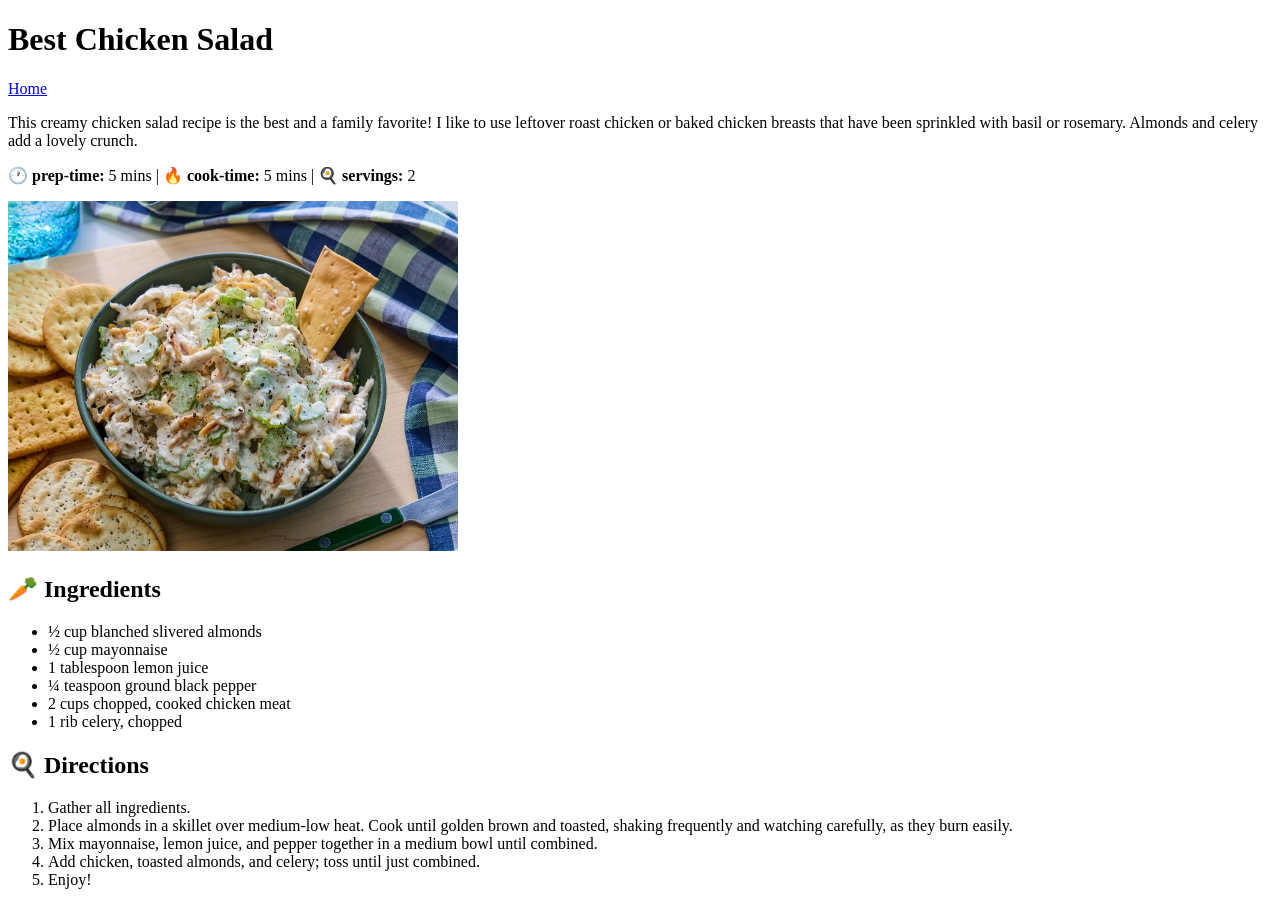
==== recipes/best-chicken-salad.html @ 4840c456 "add first three recipes" ====
<!DOCTYPE html>
<html lang="en">
<head>
    <meta charset="UTF-8">
    <meta name="viewport" content="width=device-width, initial-scale=1.0">
    <title>Best Chicken Salad</title>
</head>
<body>

    <h1>Best Chicken Salad</h1>
    <a href="../index.html">Home</a>

    <p>This creamy chicken salad recipe is the best and a family favorite! I like to use leftover roast chicken or baked chicken breasts that have been sprinkled with basil or rosemary. Almonds and celery add a lovely crunch.</p>

    <p>🕐 <strong>prep-time:</strong> 5 mins | <strong>🔥 cook-time:</strong> 5 mins | <strong>🍳 servings:</strong> 2</p>

    <img src="../images/best-chicken-salad.jpg" alt="best chicken salad" width="450" height="350">

    <h2>🥕 Ingredients</h2>
    <ul>
        <li>½ cup blanched slivered almonds</li>
        <li>½ cup mayonnaise</li>
        <li>1 tablespoon lemon juice</li>
        <li>¼ teaspoon ground black pepper</li>
        <li>2 cups chopped, cooked chicken meat</li>
        <li>1 rib celery, chopped</li>
    </ul>

    <h2>🍳 Directions</h2>
    <ol>
        <li>Gather all ingredients.</li>
        <li>Place almonds in a skillet over medium-low heat. Cook until golden brown and toasted, shaking frequently and watching carefully, as they burn easily.</li>
        <li>Mix mayonnaise, lemon juice, and pepper together in a medium bowl until combined.</li>
        <li>Add chicken, toasted almonds, and celery; toss until just combined.</li>
        <li>Enjoy!</li>
    </ol>
    
</body>
</html>
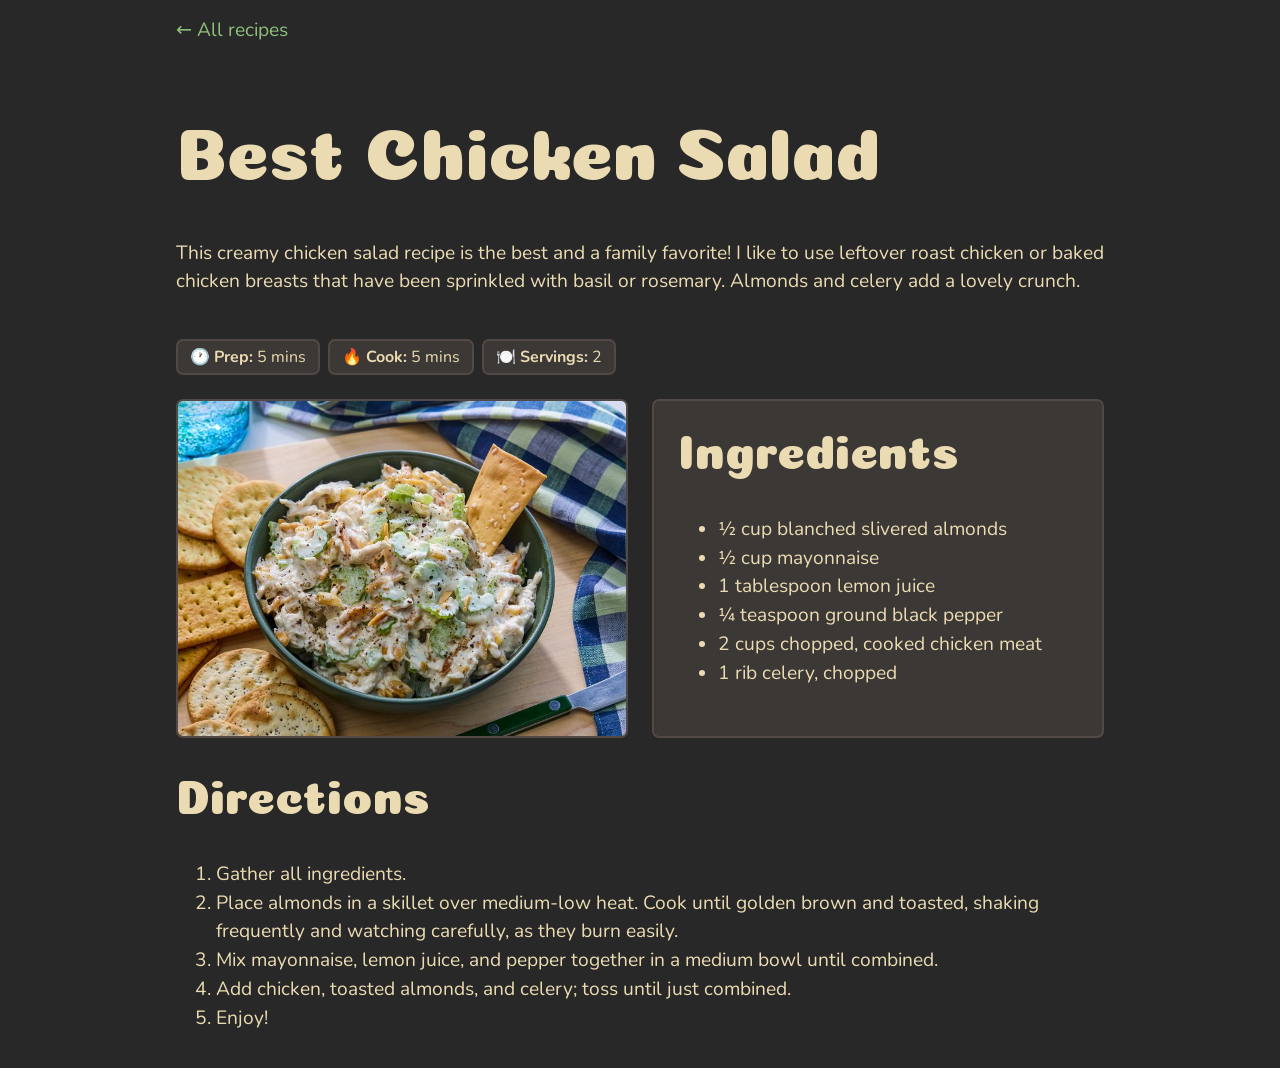
==== commit 18eb70c9: "big update" ====
--- a/recipes/best-chicken-salad.html
+++ b/recipes/best-chicken-salad.html
@@ -1,39 +1,62 @@
 <!DOCTYPE html>
 <html lang="en">
 <head>
-    <meta charset="UTF-8">
-    <meta name="viewport" content="width=device-width, initial-scale=1.0">
-    <title>Best Chicken Salad</title>
+<meta charset="UTF-8">
+<meta name="viewport" content="width=device-width, initial-scale=1.0">
+<title>Best Chicken Salad</title>
+<link rel="preconnect" href="https://fonts.googleapis.com">
+<link rel="preconnect" href="https://fonts.gstatic.com" crossorigin>
+<link href="https://fonts.googleapis.com/css2?family=Nunito:wght@400;600;700&display=swap" rel="stylesheet">
+<link rel="stylesheet" href="../style.css">
+<link rel="stylesheet" href="../recipe.css">
 </head>
 <body>
 
-    <h1>Best Chicken Salad</h1>
-    <a href="../index.html">Home</a>
+<header>
+<nav>
+<a href="../index.html">← All recipes</a>
+</nav>
+<h1>Best Chicken Salad</h1>
+</header>
 
-    <p>This creamy chicken salad recipe is the best and a family favorite! I like to use leftover roast chicken or baked chicken breasts that have been sprinkled with basil or rosemary. Almonds and celery add a lovely crunch.</p>
+<main>
+<article class="recipe">
 
-    <p>🕐 <strong>prep-time:</strong> 5 mins | <strong>🔥 cook-time:</strong> 5 mins | <strong>🍳 servings:</strong> 2</p>
+<p class="recipe-intro">This creamy chicken salad recipe is the best and a family favorite! I like to use leftover roast chicken or baked chicken breasts that have been sprinkled with basil or rosemary. Almonds and celery add a lovely crunch.</p>
 
-    <img src="../images/best-chicken-salad.jpg" alt="best chicken salad" width="450" height="350">
+<img class="recipe-image" src="../images/best-chicken-salad.jpg" alt="Creamy chicken salad with almonds and celery">
 
-    <h2>🥕 Ingredients</h2>
-    <ul>
-        <li>½ cup blanched slivered almonds</li>
-        <li>½ cup mayonnaise</li>
-        <li>1 tablespoon lemon juice</li>
-        <li>¼ teaspoon ground black pepper</li>
-        <li>2 cups chopped, cooked chicken meat</li>
-        <li>1 rib celery, chopped</li>
-    </ul>
+<ul class="recipe-meta">
+<li>🕐 <strong>Prep:</strong> 5 mins</li>
+<li>🔥 <strong>Cook:</strong> 5 mins</li>
+<li>🍽️ <strong>Servings:</strong> 2</li>
+</ul>
 
-    <h2>🍳 Directions</h2>
-    <ol>
-        <li>Gather all ingredients.</li>
-        <li>Place almonds in a skillet over medium-low heat. Cook until golden brown and toasted, shaking frequently and watching carefully, as they burn easily.</li>
-        <li>Mix mayonnaise, lemon juice, and pepper together in a medium bowl until combined.</li>
-        <li>Add chicken, toasted almonds, and celery; toss until just combined.</li>
-        <li>Enjoy!</li>
-    </ol>
-    
+<section class="recipe-ingredients">
+<h2>Ingredients</h2>
+<ul>
+<li>½ cup blanched slivered almonds</li>
+<li>½ cup mayonnaise</li>
+<li>1 tablespoon lemon juice</li>
+<li>¼ teaspoon ground black pepper</li>
+<li>2 cups chopped, cooked chicken meat</li>
+<li>1 rib celery, chopped</li>
+</ul>
+</section>
+
+<section class="recipe-directions">
+<h2>Directions</h2>
+<ol>
+<li>Gather all ingredients.</li>
+<li>Place almonds in a skillet over medium-low heat. Cook until golden brown and toasted, shaking frequently and watching carefully, as they burn easily.</li>
+<li>Mix mayonnaise, lemon juice, and pepper together in a medium bowl until combined.</li>
+<li>Add chicken, toasted almonds, and celery; toss until just combined.</li>
+<li>Enjoy!</li>
+</ol>
+</section>
+
+</article>
+</main>
+
 </body>
 </html>
--- a/style.css
+++ b/style.css
@@ -0,0 +1,119 @@
+@font-face {
+  font-family: "Coiny";
+  src: url("./fonts/Coiny-Regular.ttf") format("truetype");
+  font-weight: 400;
+  font-style: normal;
+  font-display: swap;
+}
+
+/* 1. Reset */
+*, *::before, *::after {
+  box-sizing: border-box;
+}
+
+/* 2. Proměnné */
+:root {
+  color-scheme: dark;
+
+  --color-bg: #282828;
+  --color-surface: #3c3836;
+  --color-text: #ebdbb2;
+  --color-text-muted: #a89984;
+  --color-border: #504945;
+  --color-accent: #8ec07c;
+
+  --radius: 7px;
+}
+
+/* 3. Základ stránky */
+body {
+  margin: 0;
+  font-family: "Nunito", system-ui, sans-serif;
+  font-size: 1.2rem;
+  line-height: 1.5;
+  background-color: var(--color-bg);
+  color: var(--color-text);
+}
+
+/* 4. Rozložení */
+header,
+main {
+  max-width: 60rem;
+  margin-inline: auto;
+  padding: 1rem;
+}
+
+h1, h2 {
+  font-family: "Coiny", system-ui, sans-serif;
+  font-weight: 400;
+  line-height: 1.2;
+}
+
+h1 {
+  font-size: 4.5rem;
+  margin-bottom: 0;
+}
+
+h2 {
+  font-size: 3rem;
+}
+
+/* 5. Seznam receptů */
+.recipe-list {
+  list-style: none;
+  padding: 0;
+  display: grid;
+  grid-template-columns: repeat(auto-fit, minmax(16rem, 1fr));
+  gap: 1.5rem;
+}
+
+.recipe-list a {
+  display: block;
+  color: inherit;
+  text-decoration: none;
+  background-color: var(--color-surface);
+  border: 2px solid var(--color-border);
+  border-radius: var(--radius);
+  overflow: hidden;
+  box-shadow: 0 2px 8px rgba(0, 0, 0, 0.4);
+  transition: border-color 0.2s ease, transform 0.2s ease, box-shadow 0.2s ease;
+}
+
+.recipe-list a:hover,
+.recipe-list a:focus-visible {
+  border-color: var(--color-accent);
+  transform: translateY(-4px);
+  box-shadow: 0 8px 20px rgba(142, 192, 124, 0.15);
+}
+
+.recipe-list a:hover span,
+.recipe-list a:focus-visible span {
+  color: var(--color-accent);
+}
+
+.recipe-list img {
+  display: block;
+  width: 100%;
+  aspect-ratio: 4 / 3;
+  object-fit: cover;
+}
+
+.recipe-list span {
+  display: block;
+  padding: 0.75rem 1rem;
+  font-size: 1.125rem;
+  font-weight: 600;
+}
+
+nav a {
+  display: inline-block;
+  margin-bottom: 0.5rem;
+  color: var(--color-accent);
+  text-decoration: none;
+  transition: color 0.2s ease;
+}
+
+nav a:hover,
+nav a:focus-visible {
+  text-decoration: underline;
+}
--- a/recipe.css
+++ b/recipe.css
@@ -0,0 +1,73 @@
+/* 1. Základ: jeden sloupec (mobil) */
+.recipe {
+  display: grid;
+  gap: 1.5rem;
+}
+
+/* 2. Obrázek */
+.recipe-image {
+  display: block;
+  width: 100%;
+  aspect-ratio: 4 / 3;
+  object-fit: cover;
+  border: 2px solid var(--color-border);
+  border-radius: var(--radius);
+}
+
+/* 3. Údaje jako "pilulky" (Flexbox) */
+.recipe-meta {
+  list-style: none;
+  margin: 0;
+  padding: 0;
+  display: flex;
+  flex-wrap: wrap;
+  gap: 0.5rem;
+}
+
+.recipe-meta li {
+  background-color: var(--color-surface);
+  border: 2px solid var(--color-border);
+  border-radius: var(--radius);
+  padding: 0.25rem 0.75rem;
+  font-size: 1rem;
+}
+
+/* 4. Karta s ingrediencemi */
+.recipe-ingredients {
+  background-color: var(--color-surface);
+  border: 2px solid var(--color-border);
+  border-radius: var(--radius);
+  padding: 1rem 1.5rem;
+}
+
+.recipe-ingredients h2,
+.recipe-directions h2 {
+  margin-top: 0;
+}
+
+/* 5. Desktop: dva sloupce */
+@media (min-width: 48rem) {
+  .recipe {
+    grid-template-columns: 1fr 1fr;
+    grid-template-areas:
+      "intro      intro"
+      "meta       meta"
+      "image      ingredients"
+      "directions directions";
+  }
+
+  .recipe-intro       { grid-area: intro; }
+  .recipe-meta        { grid-area: meta; }
+  .recipe-directions  { grid-area: directions; }
+
+  /* Obrázek a karta: stejný top i stejná výška */
+  .recipe-image {
+    grid-area: image;
+    align-self: stretch;
+  }
+
+  .recipe-ingredients {
+    grid-area: ingredients;
+    align-self: stretch;
+  }
+}
